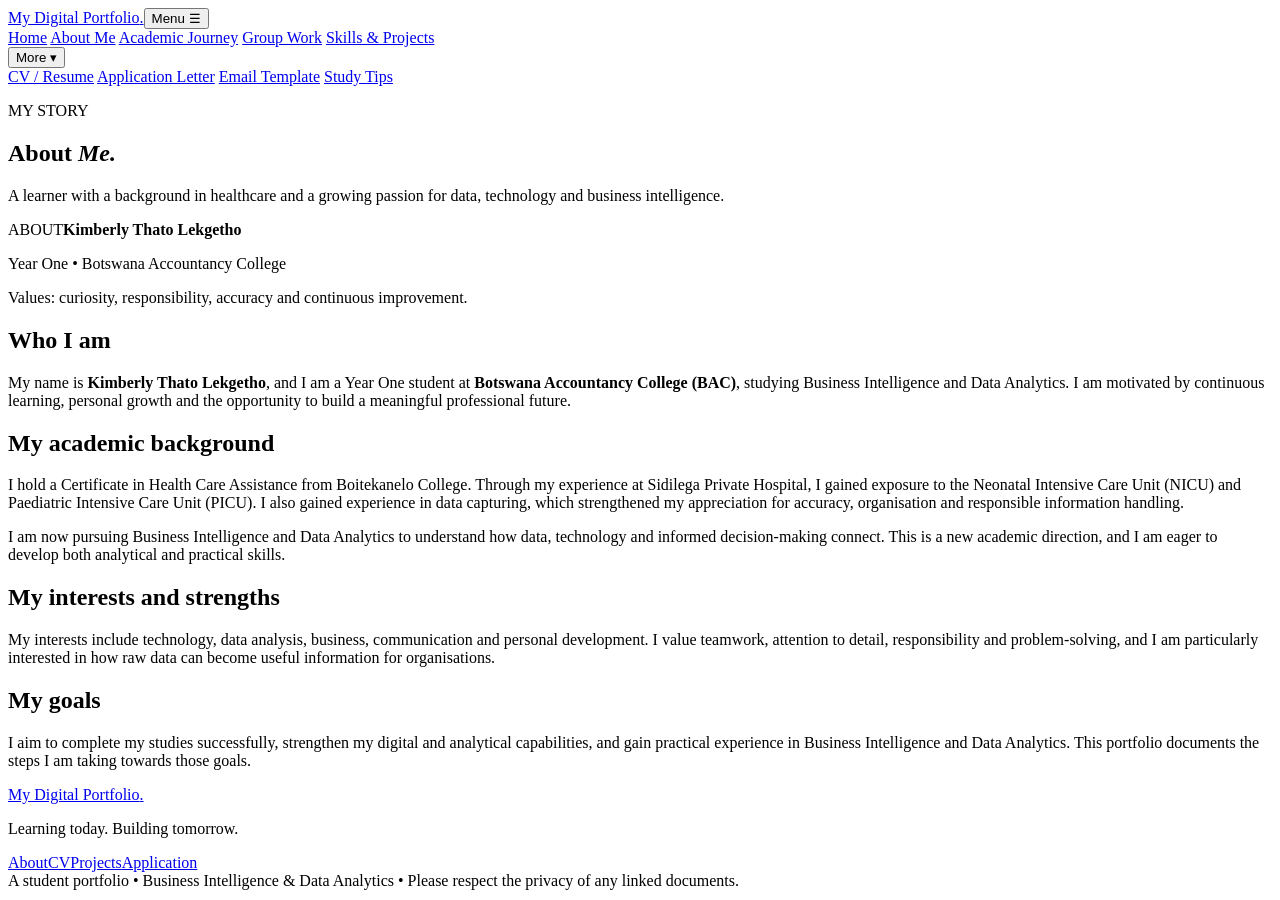
==== about.html @ fee50df6 "Add files via upload" ====
<!doctype html>
<html lang="en"><head><meta charset="utf-8"><meta name="viewport" content="width=device-width,initial-scale=1"><meta name="description" content="Digital portfolio for Kimberly Thato Lekgetho, Business Intelligence and Data Analytics student."><meta name="theme-color" content="#242629"><title>About Me | Digital Portfolio</title><link rel="stylesheet" href="assets/styles.css"></head><body><header class="site-header no-print"><nav class="navbar" aria-label="Main navigation"><a class="brand" href="index.html">My Digital Portfolio<span class="brand-dot">.</span></a><button type="button" class="mobile-toggle" aria-controls="nav-menu" aria-expanded="false">Menu ☰</button><div class="nav-links" id="nav-menu"><a class="" href="index.html">Home</a>
<a class="current" href="about.html">About Me</a>
<a class="" href="academic-journey.html">Academic Journey</a>
<a class="" href="group-work.html">Group Work</a>
<a class="" href="skills-projects.html">Skills & Projects</a><div class="dropdown"><button type="button" class="dropbtn " aria-expanded="false">More ▾</button><div class="dropdown-panel"><a class="" href="cv.html">CV / Resume</a>
<a class="" href="application-letter.html">Application Letter</a>
<a class="" href="email-template.html">Email Template</a>
<a class="" href="study-resources.html">Study Tips</a></div></div></div></nav></header><main id="main-content">
<section class="page-hero"><div class="container"><p class="eyebrow">MY STORY</p><h1>About <em>Me.</em></h1><p class="page-lead">A learner with a background in healthcare and a growing passion for data, technology and business intelligence.</p></div></section>
<section class="section"><div class="container editorial-grid"><aside class="editorial-aside"><div class="label-card"><span>ABOUT</span><strong>Kimberly Thato Lekgetho</strong><p>Year One • Botswana Accountancy College</p></div><div class="vertical-rule"></div><p class="small-muted">Values: curiosity, responsibility, accuracy and continuous improvement.</p></aside><div class="editorial-content">
  <h2>Who I am</h2><p>My name is <strong>Kimberly Thato Lekgetho</strong>, and I am a Year One student at <strong>Botswana Accountancy College (BAC)</strong>, studying Business Intelligence and Data Analytics. I am motivated by continuous learning, personal growth and the opportunity to build a meaningful professional future.</p>
  <h2>My academic background</h2><p>I hold a Certificate in Health Care Assistance from Boitekanelo College. Through my experience at Sidilega Private Hospital, I gained exposure to the Neonatal Intensive Care Unit (NICU) and Paediatric Intensive Care Unit (PICU). I also gained experience in data capturing, which strengthened my appreciation for accuracy, organisation and responsible information handling.</p>
  <p>I am now pursuing Business Intelligence and Data Analytics to understand how data, technology and informed decision-making connect. This is a new academic direction, and I am eager to develop both analytical and practical skills.</p>
  <h2>My interests and strengths</h2><p>My interests include technology, data analysis, business, communication and personal development. I value teamwork, attention to detail, responsibility and problem-solving, and I am particularly interested in how raw data can become useful information for organisations.</p>
  <h2>My goals</h2><p>I aim to complete my studies successfully, strengthen my digital and analytical capabilities, and gain practical experience in Business Intelligence and Data Analytics. This portfolio documents the steps I am taking towards those goals.</p>
</div></div></section>
</main><footer class="site-footer no-print"><div class="container footer-inner"><div><a class="footer-brand" href="index.html">My Digital Portfolio<span class="brand-dot">.</span></a><p>Learning today. Building tomorrow.</p></div><div class="footer-links"><a href="about.html">About</a><a href="cv.html">CV</a><a href="skills-projects.html">Projects</a><a href="application-letter.html">Application</a></div></div><div class="container footer-bottom">A student portfolio • Business Intelligence &amp; Data Analytics • Please respect the privacy of any linked documents.</div></footer><script src="assets/site-config.js"></script><script src="assets/script.js"></script></body></html>
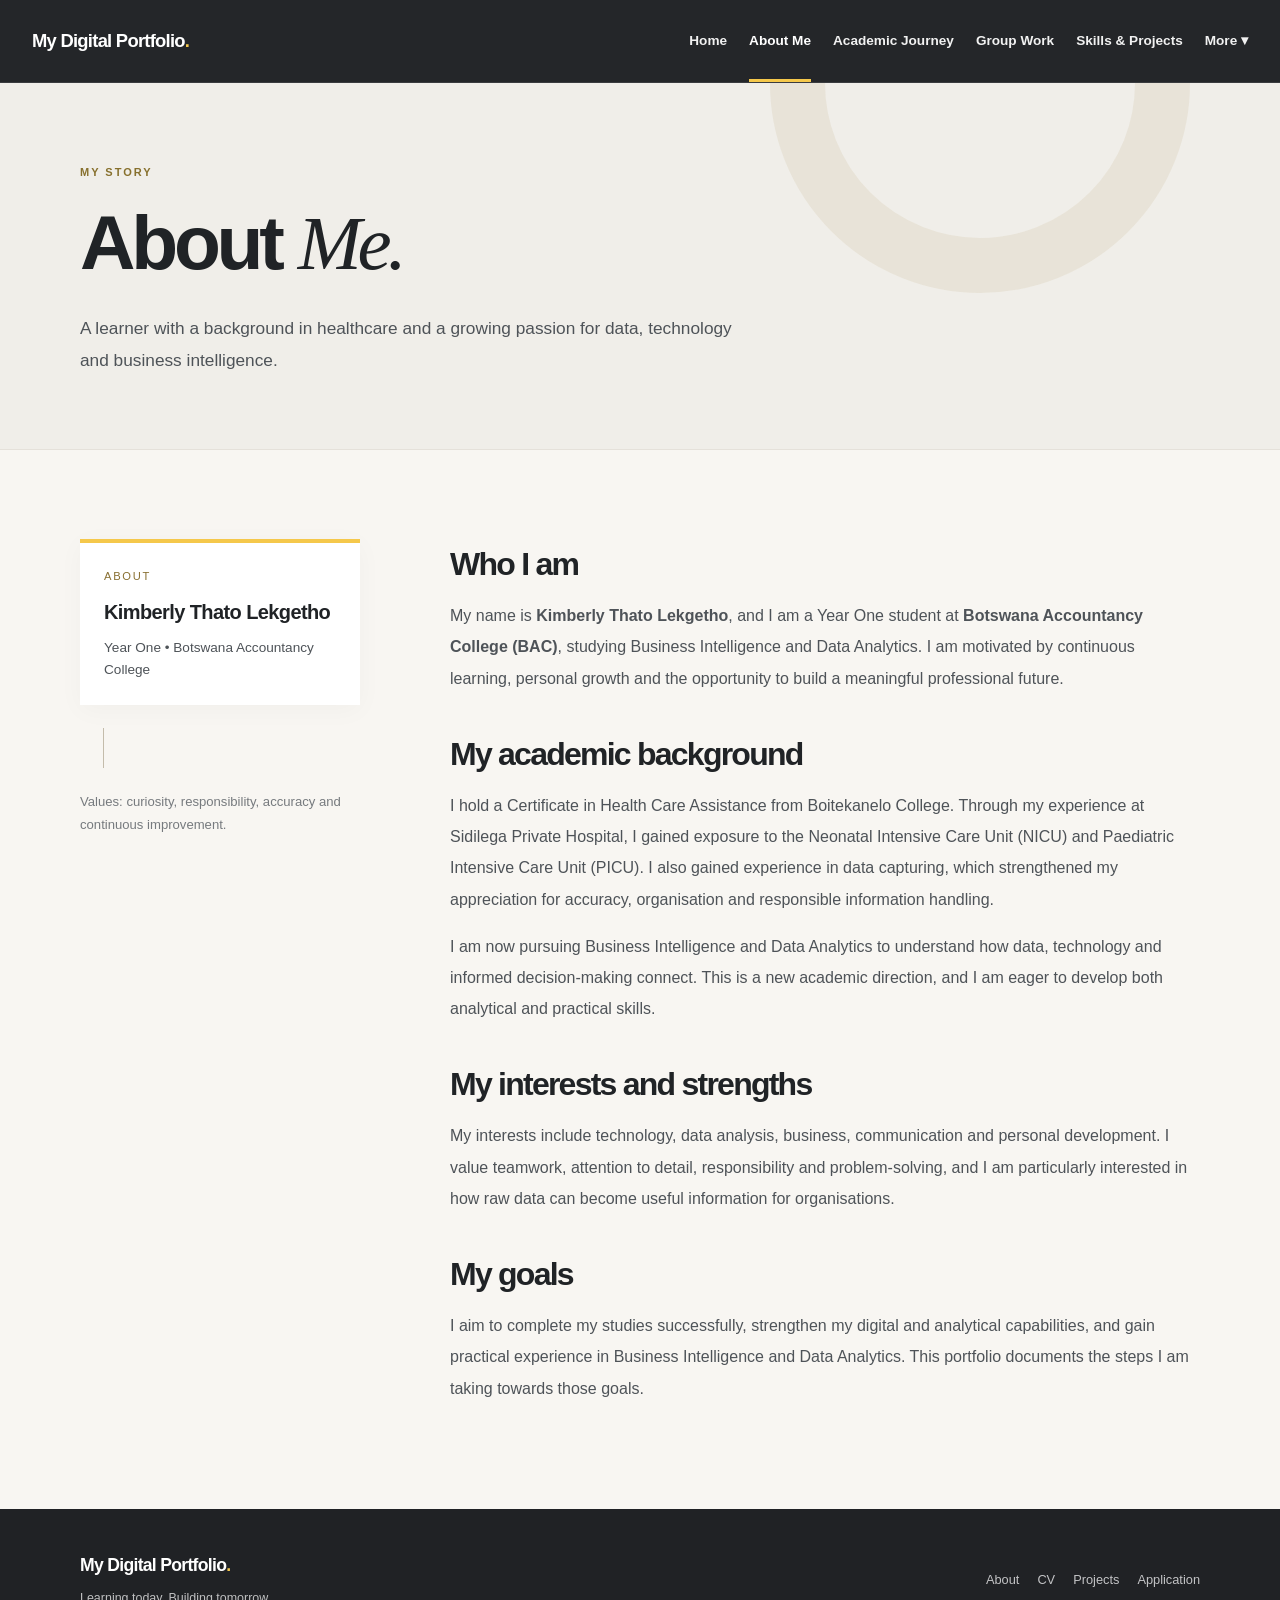
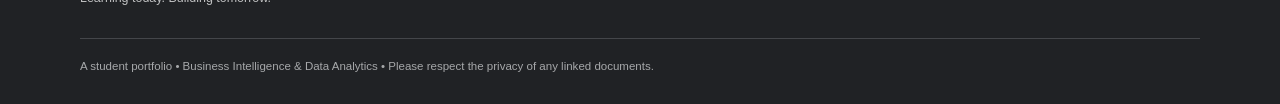
==== commit 4e26524e: "Update about.html" ====
--- a/about.html
+++ b/about.html
@@ -1,5 +1,5 @@
 <!doctype html>
-<html lang="en"><head><meta charset="utf-8"><meta name="viewport" content="width=device-width,initial-scale=1"><meta name="description" content="Digital portfolio for Kimberly Thato Lekgetho, Business Intelligence and Data Analytics student."><meta name="theme-color" content="#242629"><title>About Me | Digital Portfolio</title><link rel="stylesheet" href="assets/styles.css"></head><body><header class="site-header no-print"><nav class="navbar" aria-label="Main navigation"><a class="brand" href="index.html">My Digital Portfolio<span class="brand-dot">.</span></a><button type="button" class="mobile-toggle" aria-controls="nav-menu" aria-expanded="false">Menu ☰</button><div class="nav-links" id="nav-menu"><a class="" href="index.html">Home</a>
+<html lang="en"><head><meta charset="utf-8"><meta name="viewport" content="width=device-width,initial-scale=1"><meta name="description" content="Digital portfolio for Kimberly Thato Lekgetho, Business Intelligence and Data Analytics student."><meta name="theme-color" content="#242629"><title>About Me | Digital Portfolio</title><link rel="stylesheet" href="styles.css"></head><body><header class="site-header no-print"><nav class="navbar" aria-label="Main navigation"><a class="brand" href="index.html">My Digital Portfolio<span class="brand-dot">.</span></a><button type="button" class="mobile-toggle" aria-controls="nav-menu" aria-expanded="false">Menu ☰</button><div class="nav-links" id="nav-menu"><a class="" href="index.html">Home</a>
 <a class="current" href="about.html">About Me</a>
 <a class="" href="academic-journey.html">Academic Journey</a>
 <a class="" href="group-work.html">Group Work</a>
@@ -15,4 +15,4 @@
   <h2>My interests and strengths</h2><p>My interests include technology, data analysis, business, communication and personal development. I value teamwork, attention to detail, responsibility and problem-solving, and I am particularly interested in how raw data can become useful information for organisations.</p>
   <h2>My goals</h2><p>I aim to complete my studies successfully, strengthen my digital and analytical capabilities, and gain practical experience in Business Intelligence and Data Analytics. This portfolio documents the steps I am taking towards those goals.</p>
 </div></div></section>
-</main><footer class="site-footer no-print"><div class="container footer-inner"><div><a class="footer-brand" href="index.html">My Digital Portfolio<span class="brand-dot">.</span></a><p>Learning today. Building tomorrow.</p></div><div class="footer-links"><a href="about.html">About</a><a href="cv.html">CV</a><a href="skills-projects.html">Projects</a><a href="application-letter.html">Application</a></div></div><div class="container footer-bottom">A student portfolio • Business Intelligence &amp; Data Analytics • Please respect the privacy of any linked documents.</div></footer><script src="assets/site-config.js"></script><script src="assets/script.js"></script></body></html>+</main><footer class="site-footer no-print"><div class="container footer-inner"><div><a class="footer-brand" href="index.html">My Digital Portfolio<span class="brand-dot">.</span></a><p>Learning today. Building tomorrow.</p></div><div class="footer-links"><a href="about.html">About</a><a href="cv.html">CV</a><a href="skills-projects.html">Projects</a><a href="application-letter.html">Application</a></div></div><div class="container footer-bottom">A student portfolio • Business Intelligence &amp; Data Analytics • Please respect the privacy of any linked documents.</div></footer><script src="assets/site-config.js"></script><script src="assets/script.js"></script></body></html>
--- a/styles.css
+++ b/styles.css
@@ -0,0 +1,171 @@
+/* EDIT COLOURS HERE. No frameworks, accounts or build process required. */
+:root { --ink:#202326; --ink2:#303236; --paper:#f8f6f2; --white:#fff; --soft:#eae6df; --muted:#6b6e71; --accent:#f5c84b; --border:#e5e1da; --radius:2px; --width:1120px; }
+* { box-sizing:border-box; }
+html { scroll-behavior:smooth; }
+body { margin:0; background:var(--paper); color:var(--ink); font:16px/1.65 -apple-system,BlinkMacSystemFont,'Segoe UI',Arial,sans-serif; }
+a { color:inherit; text-decoration:none; }
+a:focus-visible,button:focus-visible { outline:3px solid #3369d6; outline-offset:3px; }
+img { max-width:100%; height:auto; }
+.container { width:min(var(--width),calc(100% - 64px)); margin:0 auto; }
+.site-header { position:relative; z-index:5; background:#242629; color:white; border-bottom:1px solid rgba(255,255,255,.10); }
+.navbar { width:min(1240px,calc(100% - 64px)); margin:auto; min-height:82px; display:flex; align-items:center; gap:34px; justify-content:space-between; }
+.brand { font-weight:650; font-size:1.15rem; letter-spacing:-.04em; white-space:nowrap; }
+.brand-dot { color:var(--accent); }
+.nav-links { display:flex; gap:22px; align-items:center; font-size:.85rem; font-weight:600; }
+.nav-links > a,.dropbtn { padding:30px 0 27px; border:0; border-bottom:3px solid transparent; color:#f1f1f1; white-space:nowrap; background:none; font:inherit; cursor:pointer; }
+.nav-links > a:hover,.nav-links > a.current,.dropbtn:hover,.dropbtn.current { color:#fff; border-bottom-color:var(--accent); }
+.dropdown { position:relative; }
+.dropdown-panel { display:none; position:absolute; top:100%; right:0; background:#2c2d30; min-width:224px; box-shadow:0 15px 38px rgba(0,0,0,.2); padding:10px; border:1px solid rgba(255,255,255,.1); }
+.dropdown:hover .dropdown-panel,.dropdown:focus-within .dropdown-panel,.dropdown.open .dropdown-panel { display:grid; }
+.dropdown-panel a { color:#f5f5f5; font-size:.87rem; padding:11px 13px; border-radius:2px; }
+.dropdown-panel a:hover,.dropdown-panel a.current { background:#414146; }
+.mobile-toggle { display:none; color:white; background:none; border:1px solid #676767; font:inherit; padding:5px 11px; cursor:pointer; }
+.hero { position:relative; background:#242629; color:#fff; overflow:hidden; }
+.hero-home { min-height:550px; }
+.hero-art { position:absolute; inset:0; z-index:0; background: radial-gradient(circle at 14% 14%,#44474b 0,#303235 28%,#212326 72%); opacity:.92; }
+.hero-art .sun { position:absolute; width:400px; height:400px; top:-260px; left:40%; background:#d8b45d; border-radius:50%; opacity:.24; }
+.hero-art .shape { position:absolute; background:linear-gradient(135deg,#44464a,#1e2024); transform:rotate(-22deg); }
+.hero-art .shape-one { width:115%; height:160px; left:-12%; bottom:30px; opacity:.5; }
+.hero-art .shape-two { width:45%; height:800px; right:-19%; top:-150px; transform:rotate(32deg); opacity:.35; }
+.hero-inner { position:relative; z-index:1; display:grid; grid-template-columns:1.5fr .65fr; gap:90px; align-items:center; padding:100px 0 110px; }
+.eyebrow { color:#87702d; font-size:.69rem; font-weight:800; letter-spacing:.18em; margin:0 0 18px; text-transform:uppercase; }
+.eyebrow.light { color:var(--accent); }
+h1,h2,h3,p { margin-top:0; }
+h1,h2 { letter-spacing:-.055em; line-height:1.1; }
+h1 { font-size:clamp(3.5rem,6.25vw,6.3rem); font-weight:760; margin:0 0 27px; }
+h1 em,h2 em { font-family:Georgia,serif; font-weight:400; letter-spacing:-.055em; }
+h2 { font-size:clamp(2rem,3vw,3.1rem); margin-bottom:23px; }
+h3 { font-size:1.23rem; line-height:1.25; margin-bottom:13px; letter-spacing:-.02em; }
+p { color:#4e5358; }
+.hero h1,.hero h2,.section-dark h2 { color:white; }
+.hero-lead { color:#d4d6d7; max-width:630px; font-size:1.09rem; line-height:1.85; }
+.hero-actions { display:flex; gap:14px; flex-wrap:wrap; margin-top:31px; }
+.btn { display:inline-flex; align-items:center; justify-content:center; gap:16px; padding:13px 19px; font-weight:750; font-size:.87rem; border:1px solid transparent; min-height:49px; transition:transform .15s ease,background .15s ease; }
+.btn:hover:not(.is-unavailable) { transform:translateY(-2px); }
+.btn-gold { background:var(--accent); color:#222; }
+.btn-gold:hover { background:#ffdc75; }
+.btn-outline-light { color:white; border-color:#8a8b8f; }
+.btn-outline-light:hover { background:#ffffff12; }
+.btn-dark { background:#282a2e; color:white; }
+.btn-dark:hover { background:#3e4044; }
+.btn.full { width:100%; }
+.btn.is-unavailable,.drive-button.is-unavailable { opacity:.56; cursor:not-allowed; }
+.hero-side { border-left:1px solid #797a7c; padding-left:27px; align-self:end; }
+.tiny-label { color:#e6cb72; font-size:.68rem; letter-spacing:.2em; font-weight:800; }
+.intro-initials { color:rgba(255,255,255,.95); font-size:5.5rem; font-weight:760; letter-spacing:-.11em; line-height:1.2; }
+.intro-initials span { color:var(--accent); }
+.hero-side h2 { font-size:1.25rem; line-height:1.45; margin:16px 0 8px; letter-spacing:-.025em; }
+.hero-side p { color:#c2c4c7; font-size:.85rem; margin-bottom:9px; }
+.hero-side .rule { height:1px; background:#676a6d; margin:18px 0; }
+.section { padding:89px 0; }
+.section-heading { margin-bottom:35px; }
+.section-heading.between { display:flex; align-items:end; justify-content:space-between; gap:30px; }
+.section-intro { max-width:375px; font-size:.95rem; }
+.feature-grid { display:grid; gap:17px; }
+.feature-grid.three { grid-template-columns:repeat(3,1fr); }
+.feature-card { display:block; background:white; padding:28px 27px 31px; border:1px solid var(--border); min-height:255px; transition:box-shadow .2s,transform .2s; }
+a.feature-card:hover { transform:translateY(-3px); box-shadow:0 15px 30px #00000011; }
+.feature-n { display:block; font-weight:800; color:#b58e29; font-size:.8rem; letter-spacing:.06em; margin-bottom:37px; }
+.feature-card p { font-size:.9rem; line-height:1.8; }
+.text-link { color:#9a7526; font-size:.83rem; font-weight:750; }
+.section-dark { background:#292b2e; color:white; }
+.section-dark p { color:#c9cbcd; }
+.cta-row { display:flex; gap:40px; justify-content:space-between; align-items:center; }
+.cta-row h2 { margin-bottom:18px; }
+.cta-row > div:first-child { max-width:590px; }
+.action-stack { display:flex; flex-direction:column; gap:14px; align-items:center; }
+.secondary-on-dark { color:#e7e7e7; font-size:.82rem; }
+.page-hero { background:#f0eee9; border-bottom:1px solid var(--border); padding:80px 0 72px; position:relative; overflow:hidden; }
+.page-hero::after { content:''; position:absolute; width:310px; height:310px; border:55px solid #e2dbca; border-radius:50%; top:-210px; right:7%; opacity:.55; }
+.page-hero .container { position:relative; z-index:1; }
+.page-hero h1 { font-size:clamp(3.5rem,6vw,5.4rem); max-width:900px; }
+.page-lead { font-size:1.08rem; max-width:680px; line-height:1.85; margin-bottom:0; }
+.editorial-grid { display:grid; grid-template-columns:280px 1fr; gap:90px; }
+.label-card { padding:24px; border-top:4px solid var(--accent); background:white; box-shadow:0 5px 25px #00000008; }
+.label-card span { display:block; font-size:.7rem; letter-spacing:.15em; color:#897032; margin-bottom:14px; }
+.label-card strong { font-size:1.25rem; letter-spacing:-.03em; line-height:1.25; display:block; }
+.label-card p { margin:12px 0 0; font-size:.85rem; }
+.vertical-rule { height:40px; width:1px; background:#c4bcab; margin:23px; }
+.small-muted { color:#767a7e; font-size:.82rem; line-height:1.7; }
+.editorial-content h2 { font-size:2rem; margin:8px 0 18px; }
+.editorial-content h2:not(:first-child) { margin-top:43px; }
+.editorial-content p { font-size:1rem; line-height:1.95; }
+.cv-layout { display:grid; grid-template-columns:minmax(0,1fr) 330px; gap:28px; align-items:start; }
+.cv-main { display:grid; gap:19px; }
+.content-panel { background:white; padding:36px 38px; border:1px solid var(--border); }
+.content-panel h2 { font-size:1.8rem; }
+.content-panel h3 { font-size:1.02rem; margin-top:22px; margin-bottom:7px; }
+.content-panel p { line-height:1.9; }
+.timeline { border-left:1px solid #dbd1b8; padding-left:25px; }
+.timeline > div { position:relative; margin-bottom:27px; }
+.timeline > div:last-child { margin-bottom:0; }
+.timeline-dot { position:absolute; width:10px; height:10px; background:var(--accent); left:-31px; top:7px; border-radius:50%; }
+.timeline h3 { margin-top:0; }
+.timeline p { margin:0 0 4px; }
+.tag-wrap { display:flex; gap:9px; flex-wrap:wrap; margin:21px 0; }
+.tag-wrap span { background:#f3f0e9; padding:7px 12px; font-size:.82rem; }
+.download-panel { background:#eee9df; padding:32px 26px; border-top:4px solid var(--accent); }
+.download-panel h2 { font-size:1.8rem; }
+.download-panel p { font-size:.9rem; line-height:1.85; }
+.download-icon { font-size:3rem; line-height:1; font-weight:600; display:block; margin-bottom:25px; }
+.subtle-link { display:block; margin-top:17px; text-align:center; text-decoration:underline; font-weight:650; font-size:.83rem; }
+.tiny { font-size:.73rem!important; }
+.muted { color:#7c7d7f!important; }
+.sidebar-note { margin:20px 8px; }
+.article-layout { display:grid; grid-template-columns:245px minmax(0,1fr); gap:75px; }
+.sticky-note { background:#ede7d8; padding:29px 22px; border-left:3px solid #c9a73b; }
+.sticky-note h3 { margin:12px 0; }
+.sticky-note p { font-size:.88rem; line-height:1.8; }
+.article-content { max-width:750px; }
+.article-content h2 { font-size:2.45rem; margin:0 0 30px; }
+.article-content h3 { font-size:1.45rem; margin:38px 0 14px; }
+.article-content > p { line-height:2.02; font-size:1.01rem; }
+.placeholder { background:linear-gradient(90deg,rgba(244,200,75,.12),transparent); border-left:3px solid #e8ce80; padding:13px 18px; color:#685f50; font-size:.94rem; line-height:1.85; }
+.article-endnote { border-top:1px solid var(--border); padding:20px 0; margin-top:38px; color:#5c5f62; font-size:.88rem; }
+.stage { display:grid; grid-template-columns:55px 1fr; gap:20px; padding:10px 0 22px; border-bottom:1px solid var(--border); }
+.stage-index { color:#b39a5a; font-size:1.4rem; font-weight:800; line-height:1.1; }
+.stage h3 { margin:0 0 10px; }
+.stage p { margin-bottom:0; }
+.project-grid { display:grid; grid-template-columns:repeat(3,minmax(0,1fr)); gap:19px; }
+.project-card { background:white; border:1px solid var(--border); overflow:hidden; }
+.project-image { height:190px; background:repeating-linear-gradient(45deg,#34373b,#34373b 50px,#3b3e42 50px,#3b3e42 100px); color:#f3ca62; display:flex; justify-content:center; align-items:center; position:relative; }
+.project-image.alt { background:linear-gradient(120deg,#4c4b48,#37302a); }
+.project-image.last { background:linear-gradient(145deg,#343b42,#252b32); }
+.project-icon { font-size:5rem; font-family:Georgia,serif; opacity:.95; }
+.project-label { position:absolute; left:19px; bottom:15px; color:#f1f1f1; font-weight:800; font-size:.67rem; letter-spacing:.15em; }
+.project-body { padding:25px; }
+.project-body h3 { min-height:54px; }
+.project-body p { line-height:1.75; }
+.project-resource { color:#81611e; font-weight:750; font-size:.87rem; text-decoration:underline; }
+.below-grid { margin-top:20px; }
+.document-layout { display:grid; grid-template-columns:minmax(0,1fr) 285px; gap:27px; align-items:start; }
+.letter-sheet { background:white; border:1px solid var(--border); padding:45px 48px; box-shadow:0 5px 22px #00000008; }
+.letter-sheet p { line-height:1.9; margin-bottom:21px; }
+.document-topline { display:flex; justify-content:space-between; flex-wrap:wrap; gap:10px; border-bottom:2px solid #e5dfd3; padding-bottom:18px; margin-bottom:35px; color:#7c745d; font-size:.68rem; letter-spacing:.13em; font-weight:800; }
+.letter-sheet h2 { font-size:1.1rem; line-height:1.5; letter-spacing:0; margin-bottom:20px; }
+.email-frame { background:white; border:1px solid #e1dcd3; width:min(800px,100%); margin:auto; box-shadow:0 12px 45px #00000009; }
+.email-header { background:#2c2d2f; padding:15px 22px; display:flex; gap:7px; align-items:center; }
+.email-dot { width:8px; height:8px; border-radius:50%; background:#7f8184; }
+.email-heading { margin-left:auto; font-size:.65rem; font-weight:800; letter-spacing:.18em; color:#efcd68; }
+.email-meta { border-bottom:1px solid var(--border); padding:24px 35px; display:grid; gap:8px; font-size:.92rem; }
+.email-meta div { display:grid; grid-template-columns:75px 1fr; gap:10px; }
+.email-meta span { color:#85888a; }
+.email-body { padding:33px 35px 20px; }
+.email-body p { line-height:1.95; }
+.email-attachments { border-top:1px solid var(--border); padding:18px 35px; display:flex; align-items:center; gap:10px; flex-wrap:wrap; }
+.email-attachments > span:first-child { font-weight:800; font-size:.64rem; letter-spacing:.15em; color:#858585; margin-right:9px; }
+.attachment-pill { background:#f5f2eb; padding:6px 12px; font-size:.83rem; }
+.after-panel { text-align:center; margin-top:20px; }
+.resources-panel { margin-top:25px; }
+.site-footer { background:#202225; color:#c2c3c5; padding:42px 0 28px; }
+.footer-inner { display:grid; grid-template-columns:1fr auto; gap:25px; align-items:center; }
+.footer-brand { color:#fff; font-weight:800; letter-spacing:-.04em; font-size:1.1rem; }
+.site-footer p { color:#bfc0c1; font-size:.78rem; margin:8px 0 0; }
+.footer-links { display:flex; gap:18px; flex-wrap:wrap; font-size:.8rem; }
+.footer-links a:hover { color:var(--accent); }
+.footer-bottom { border-top:1px solid #44464a; margin-top:30px; padding-top:18px; font-size:.72rem; color:#a6a8aa; }
+.print-only { display:none; }
+@media (max-width:1100px){ .nav-links { gap:12px; font-size:.77rem; } .navbar { gap:15px; }.hero-inner { gap:50px; } }
+@media (max-width:840px){ .navbar { min-height:70px; flex-wrap:wrap; padding:16px 0; } .mobile-toggle { display:block; margin-left:auto; } .nav-links { display:none; width:100%; flex-direction:column; align-items:stretch; gap:0; } .nav-links.mobile-open { display:flex; }.nav-links > a,.dropbtn { width:100%; text-align:left; padding:11px 0; } .dropbtn { border:0; } .dropdown-panel { position:static; box-shadow:none; margin:3px 0 8px; }.dropdown:hover .dropdown-panel,.dropdown:focus-within .dropdown-panel { display:none; } .dropdown.open .dropdown-panel { display:grid; }.hero-inner { grid-template-columns:1fr; padding:70px 0; gap:50px; } .hero-side { max-width:400px; }.feature-grid.three,.project-grid { grid-template-columns:1fr 1fr; }.editorial-grid,.article-layout { grid-template-columns:1fr; gap:28px; }.editorial-aside { max-width:400px; }.cv-layout { grid-template-columns:1fr; }.cv-side { display:grid; grid-template-columns:1fr 1fr; gap:15px; }.document-layout { grid-template-columns:1fr; }.document-aside { max-width:350px; } }
+@media (max-width:560px){.container,.navbar { width:calc(100% - 36px); }.section { padding:56px 0; }.page-hero { padding:63px 0 60px; }.hero-inner { padding:56px 0 65px; }.hero h1,.page-hero h1 { font-size:3.25rem; }.hero-lead { font-size:.98rem; }.feature-grid.three,.project-grid { grid-template-columns:1fr; }.section-heading.between,.cta-row { display:block; }.action-stack { align-items:start; margin-top:28px; }.cv-side { grid-template-columns:1fr; }.content-panel { padding:27px 22px; }.letter-sheet { padding:26px 20px; }.email-meta,.email-body,.email-attachments { padding-left:19px; padding-right:19px; }.email-meta div { grid-template-columns:1fr; gap:0; }.footer-inner { grid-template-columns:1fr; }.hero-actions { flex-direction:column; align-items:flex-start; }}
+@media print { @page { size:A4; margin:14mm 12mm; } html,body { background:white; color:#111; font-size:11pt; print-color-adjust:exact;-webkit-print-color-adjust:exact; } .container { width:100%; } .site-header,.site-footer,.hero-actions,.action-stack,.btn,.no-print { display:none!important; } .hero,.page-hero,.section,.section-dark { background:white!important; color:#111!important; padding:16px 0 10px!important; min-height:0!important; } .hero-art,.hero-side { display:none!important; } .hero-inner { display:block; padding:0!important; }.hero h1,.section-dark h2 { color:#111; }.hero-lead,.section-dark p { color:#333; }.feature-grid.three,.project-grid,.cv-layout,.document-layout,.editorial-grid,.article-layout { display:block; }.feature-card,.project-card,.content-panel,.download-panel,.letter-sheet,.email-frame { box-shadow:none; break-inside:avoid; border-color:#ccc; margin-bottom:10px; }.project-image { height:70px; }.section-heading.between,.cta-row { display:block; }.stage { break-inside:avoid; }.sticky-note { display:none; }.article-content { max-width:100%; }.page-break { break-before:page; page-break-before:always; }.print-only { display:block; }.letter-sheet { padding:20px; }.placeholder { border:1px dashed #ddd; }.feature-n { margin-bottom:10px; }.article-endnote,.below-grid,.sidebar-note { display:none; }.cv-side { margin-top:12px; }.download-panel { padding:13px; }.download-icon { display:none; } }
